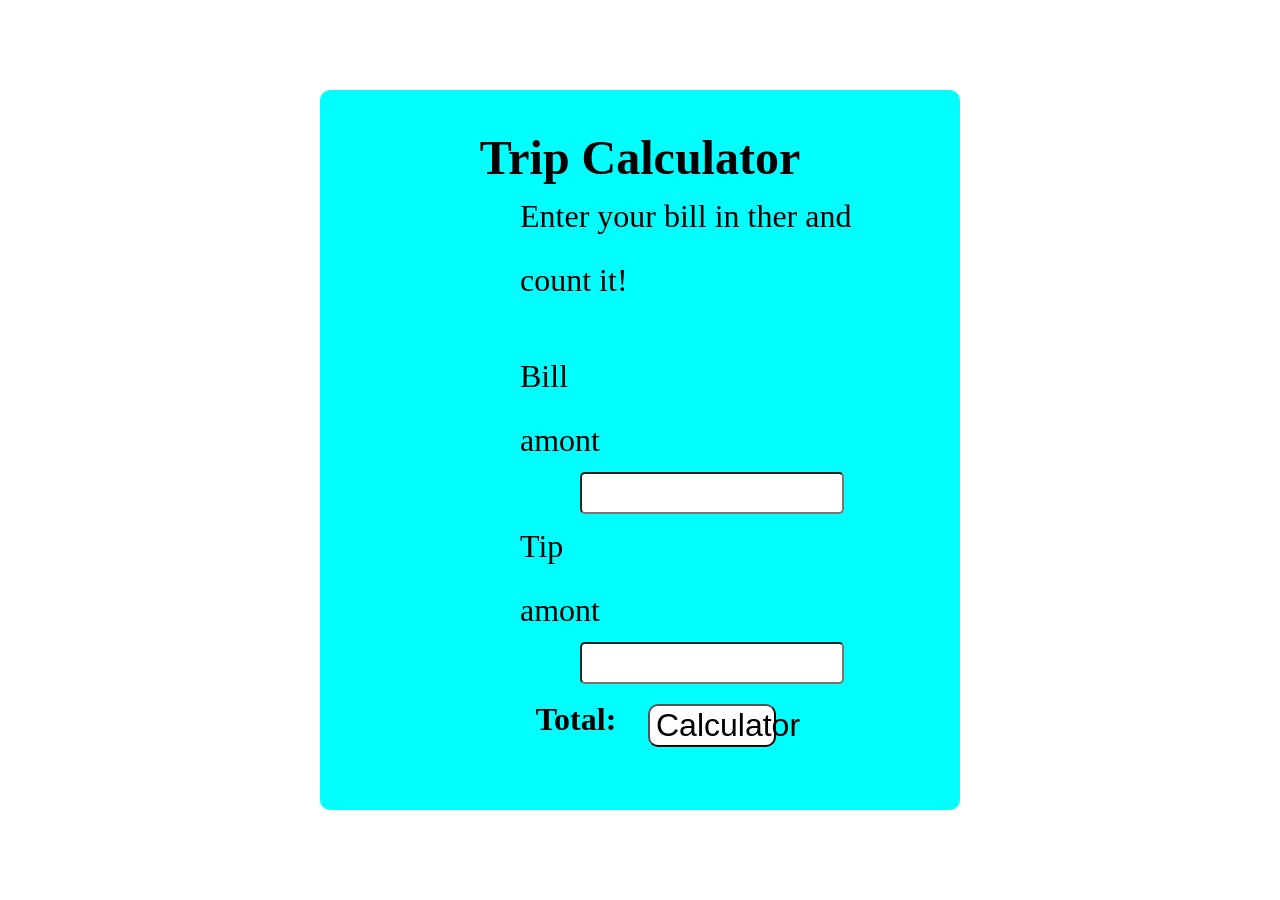
==== index.html @ 5b25ef8a "Rename Trip Calculator.html to index.html" ====
<!DOCTYPE html>
<html lang="en">

<head>
    <meta charset="UTF-8">
    <meta name="viewport" content="width=device-width, initial-scale=1.0">
    <title>Trip Calculator</title>
    <link rel="stylesheet" href="Trip Calculator.css">

</head>

<body>

    <section id="main">
        <div id="h1">
            <h1>Trip Calculator</h1>
        </div>
        <div id="amont">
            <p>Enter your bill in ther and count it!</p>
            <label for="bill" class="data">Bill amont</label>
            <input type="number" id="number1">
            <label for="bill" class="data">Tip amont</label>
            <input type="number" id="number2">
            <button id="cheak">Calculator</button>
        </div>
        <div id="total"><b>Total:</b></div>

    </section>
    <script src="Trip Calculator.js"></script>
</body>

</html>
---- Trip Calculator.css ----
body {
    display: flex;
    justify-content: center;
    align-items: center;
    width: 100vw;
    height: 100vh;
    margin: 0;
    padding: 0;
    box-sizing: border-box;
}

#main {
    border-radius: 10px;
    font-size: 2em;
    background-color: aqua;
    width: 50vw;
    height: 80vh;
}

#h1 {
    text-align: center;
}

#amont {
    border-radius: 10px;
    line-height: 2em;
    margin-left: 200px;
    width: 30vw;
    height: 50vh;
    /* background-color: rgb(90, 90, 178); */
    display: flex;
    flex-direction: column;
    justify-content: center;
    align-items: center;
}

.data {
    margin-right: 8em;
}

input[type="number"] {
    width: 20vw;
    height: 4vh;
    font-size: 1em;
    border-radius: 5px;
}

#cheak {
    margin-top: 20px;
    width: 10vw;
    height: 5vh;
    font-size: 1em;
    border-radius: 10px;
    background-color: rgb(255, 255, 255);
    cursor: pointer;
}

#total {
    display: flex;
    justify-content: center;
    align-items: center;
    margin-left: 6em;
    /* background-color: chartreuse; */
    width: 10vw;
    height: 10vh;
}
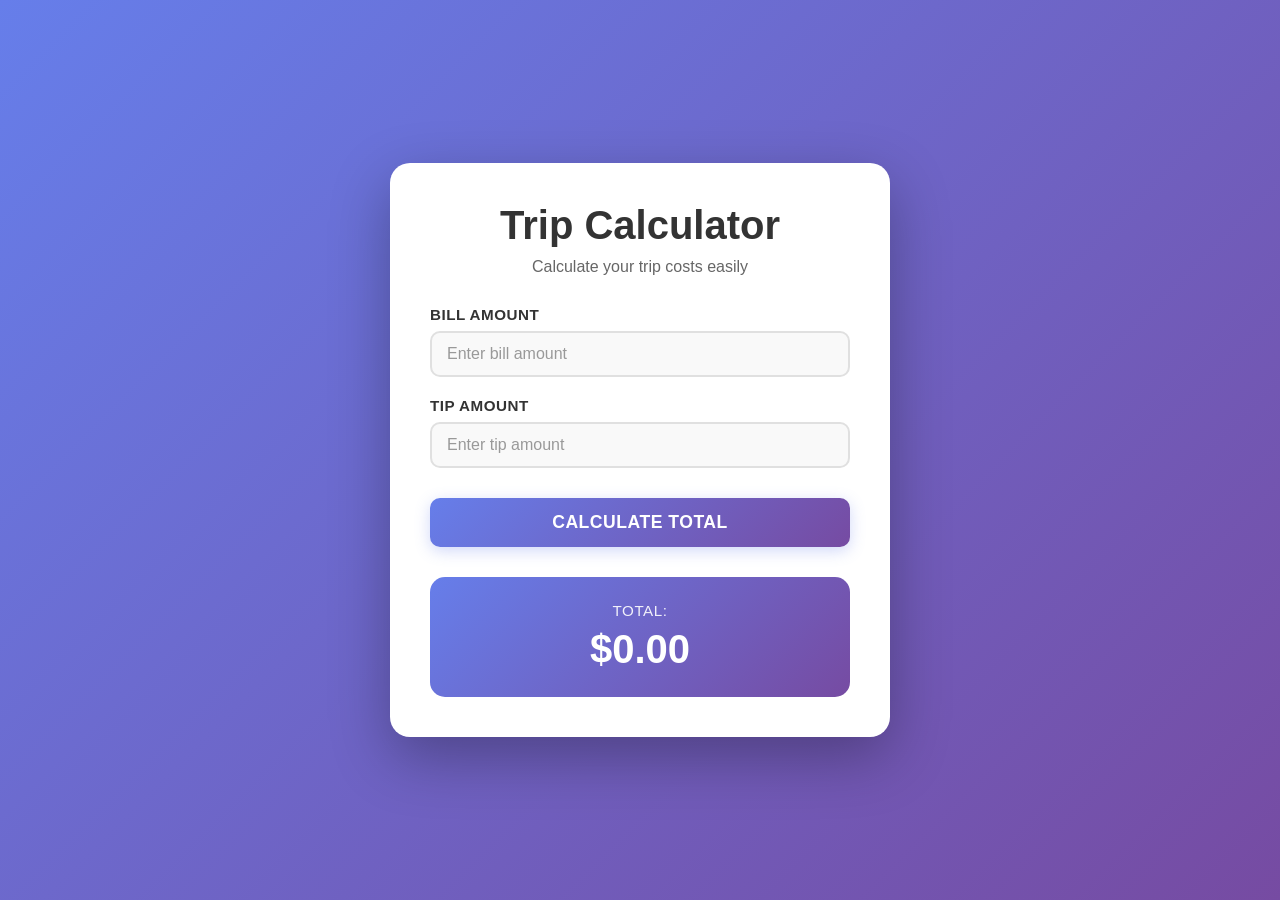
==== commit 09fb8f15: "Updated the UI" ====
--- a/index.html
+++ b/index.html
@@ -14,16 +14,23 @@
     <section id="main">
         <div id="h1">
             <h1>Trip Calculator</h1>
+            <p class="subtitle">Calculate your trip costs easily</p>
         </div>
         <div id="amont">
-            <p>Enter your bill in ther and count it!</p>
-            <label for="bill" class="data">Bill amont</label>
-            <input type="number" id="number1">
-            <label for="bill" class="data">Tip amont</label>
-            <input type="number" id="number2">
-            <button id="cheak">Calculator</button>
+            <div class="input-group">
+                <label for="number1" class="data">Bill Amount</label>
+                <input type="number" id="number1" placeholder="Enter bill amount">
+            </div>
+            <div class="input-group">
+                <label for="number2" class="data">Tip Amount</label>
+                <input type="number" id="number2" placeholder="Enter tip amount">
+            </div>
+            <button id="cheak">Calculate Total</button>
         </div>
-        <div id="total"><b>Total:</b></div>
+        <div id="total">
+            <span class="total-label">Total:</span>
+            <span class="total-value">$0.00</span>
+        </div>
 
     </section>
     <script src="Trip Calculator.js"></script>
--- a/Trip Calculator.css
+++ b/Trip Calculator.css
@@ -1,66 +1,158 @@
+* {
+    box-sizing: border-box;
+    margin: 0;
+    padding: 0;
+}
+
 body {
+    min-height: 100vh;
     display: flex;
     justify-content: center;
     align-items: center;
-    width: 100vw;
-    height: 100vh;
-    margin: 0;
-    padding: 0;
-    box-sizing: border-box;
+    font-family: 'Segoe UI', Tahoma, Geneva, Verdana, sans-serif;
+    background: linear-gradient(135deg, #667eea 0%, #764ba2 100%);
 }
 
 #main {
-    border-radius: 10px;
-    font-size: 2em;
-    background-color: aqua;
-    width: 50vw;
-    height: 80vh;
+    background-color: #ffffff;
+    border-radius: 20px;
+    width: 90%;
+    max-width: 500px;
+    padding: 40px;
+    box-shadow: 0 20px 60px rgba(0, 0, 0, 0.3);
+    transition: transform 0.3s ease, box-shadow 0.3s ease;
+}
+
+#main:hover {
+    transform: translateY(-5px);
+    box-shadow: 0 25px 70px rgba(0, 0, 0, 0.35);
 }
 
 #h1 {
     text-align: center;
+    margin-bottom: 30px;
+}
+
+h1 {
+    font-size: 2.5rem;
+    color: #333;
+    margin-bottom: 10px;
+    font-weight: 700;
+}
+
+.subtitle {
+    color: #666;
+    font-size: 1rem;
+    margin: 0;
 }
 
 #amont {
-    border-radius: 10px;
-    line-height: 2em;
-    margin-left: 200px;
-    width: 30vw;
-    height: 50vh;
-    /* background-color: rgb(90, 90, 178); */
     display: flex;
     flex-direction: column;
-    justify-content: center;
-    align-items: center;
+    gap: 20px;
+    margin-bottom: 30px;
+}
+
+.input-group {
+    display: flex;
+    flex-direction: column;
+    gap: 8px;
 }
 
 .data {
-    margin-right: 8em;
+    font-size: 0.95rem;
+    color: #333;
+    font-weight: 600;
+    text-transform: uppercase;
+    letter-spacing: 0.5px;
 }
 
 input[type="number"] {
-    width: 20vw;
-    height: 4vh;
-    font-size: 1em;
-    border-radius: 5px;
+    width: 100%;
+    padding: 12px 15px;
+    font-size: 1rem;
+    border: 2px solid #e0e0e0;
+    border-radius: 10px;
+    transition: all 0.3s ease;
+    background-color: #f9f9f9;
+}
+
+input[type="number"]:focus {
+    outline: none;
+    border-color: #667eea;
+    background-color: #fff;
+    box-shadow: 0 0 0 3px rgba(102, 126, 234, 0.1);
+}
+
+input[type="number"]::placeholder {
+    color: #999;
 }
 
 #cheak {
-    margin-top: 20px;
-    width: 10vw;
-    height: 5vh;
-    font-size: 1em;
+    margin-top: 10px;
+    padding: 14px 20px;
+    font-size: 1.1rem;
+    border: none;
     border-radius: 10px;
-    background-color: rgb(255, 255, 255);
     cursor: pointer;
+    background: linear-gradient(135deg, #667eea 0%, #764ba2 100%);
+    color: white;
+    font-weight: 700;
+    text-transform: uppercase;
+    letter-spacing: 0.5px;
+    transition: all 0.3s ease;
+    box-shadow: 0 4px 15px rgba(102, 126, 234, 0.3);
+}
+
+#cheak:hover {
+    transform: translateY(-2px);
+    box-shadow: 0 6px 20px rgba(102, 126, 234, 0.4);
+}
+
+#cheak:active {
+    transform: translateY(0);
 }
 
 #total {
-    display: flex;
-    justify-content: center;
-    align-items: center;
-    margin-left: 6em;
-    /* background-color: chartreuse; */
-    width: 10vw;
-    height: 10vh;
-}+    margin-top: 30px;
+    padding: 25px;
+    text-align: center;
+    background: linear-gradient(135deg, #667eea 0%, #764ba2 100%);
+    border-radius: 15px;
+    color: white;
+}
+
+.total-label {
+    display: block;
+    font-size: 0.95rem;
+    text-transform: uppercase;
+    letter-spacing: 0.5px;
+    opacity: 0.9;
+    margin-bottom: 8px;
+}
+
+.total-value {
+    display: block;
+    font-size: 2.5rem;
+    font-weight: 700;
+}
+
+/* Mobile responsiveness */
+@media (max-width: 480px) {
+    #main {
+        padding: 25px;
+    }
+
+    h1 {
+        font-size: 2rem;
+    }
+
+    .total-value {
+        font-size: 2rem;
+    }
+
+    #cheak {
+        padding: 12px 15px;
+        font-size: 1rem;
+    }
+}
